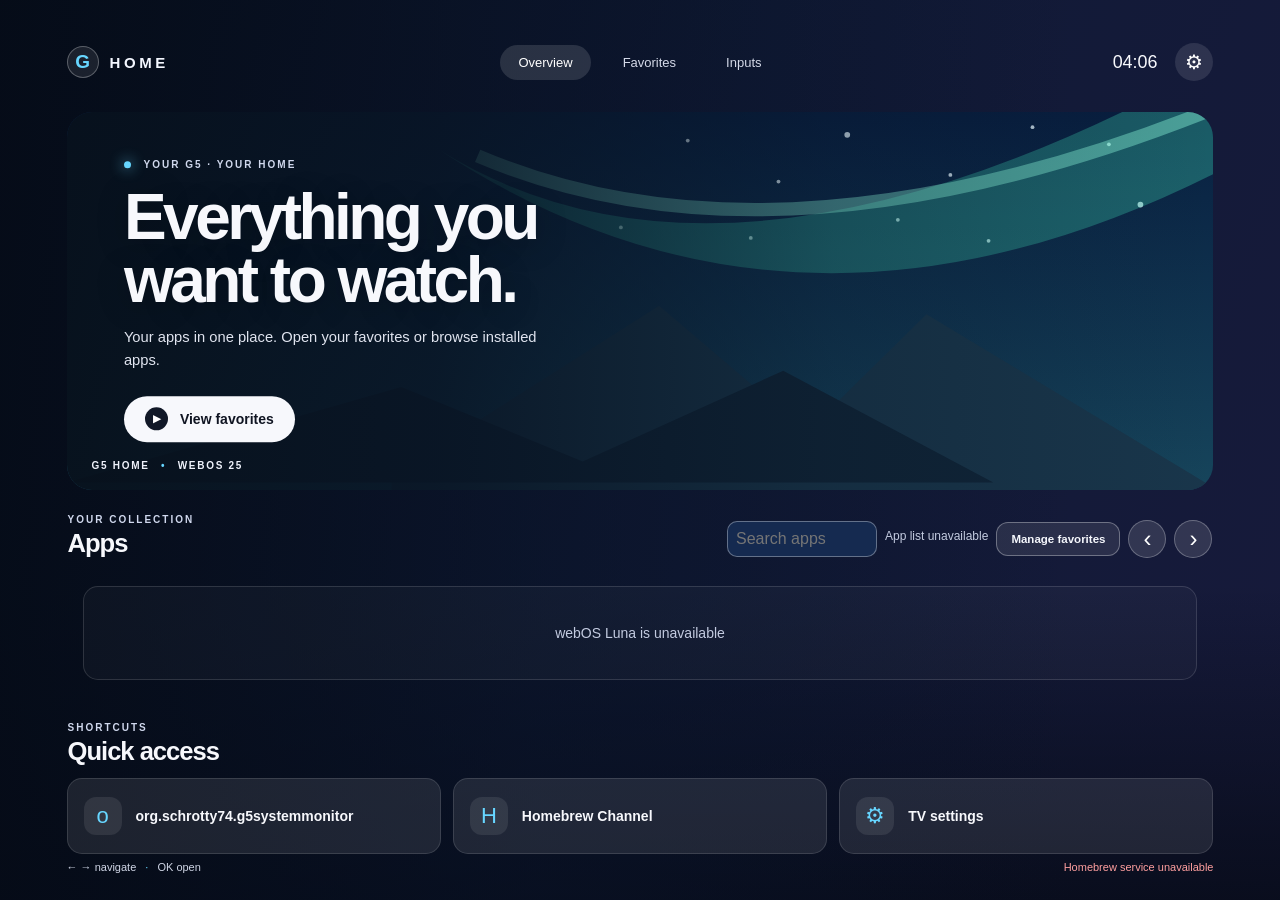
==== apps/g5-tv-launcher/app/index.html @ 26e79f48 "Update G5 TV Launcher to 0.2.32" ====
<!doctype html>
<html lang="en">
<head>
  <meta charset="utf-8">
  <meta name="viewport" content="width=device-width,initial-scale=1,viewport-fit=cover">
  <meta name="theme-color" content="#081324">
  <title>G5 Home</title>
  <link rel="stylesheet" href="style.css">
</head>
<body>
  <main id="scene" class="scene aurora">
    <div class="ambient ambient-a"></div><div class="ambient ambient-b"></div><div class="ambient ambient-c"></div>
    <header class="topbar">
      <div class="brand"><span class="brand-icon">G</span><span>HOME</span></div>
      <nav class="tabs" id="tabs" aria-label="Bereiche">
        <button class="tab active" data-target="home">Übersicht</button>
        <button class="tab" data-target="apps">Favoriten</button>
        <button class="tab" data-target="inputs">Eingänge</button>
      </nav>
      <div class="top-right"><div class="weather" id="weather" hidden><span id="weather-icon">☀</span><span id="weather-value">Wetter</span></div><time id="clock">--:--</time><button id="settings-open" class="settings-button" aria-label="Einstellungen">⚙</button></div>
    </header>

    <section class="feature" id="home" aria-label="Start">
      <div class="feature-content">
        <div class="kicker"><span class="live-dot"></span> DEIN G5 · DEIN HOME</div>
        <h1>Alles, was du<br>sehen willst.</h1>
        <p>Deine Apps an einem Ort. Öffne deine Favoriten oder stöbere durch die installierten Apps.</p>
        <button class="watch-button" id="browse-apps"><span class="play">▶</span> Favoriten ansehen</button>
      </div>
      <div class="feature-content feature-favorites">
        <div class="kicker"><span class="live-dot"></span> DEINE AUSWAHL</div>
        <h1>Favoriten</h1>
        <p>Deine ausgewählten Apps an einem Ort.</p>
      </div>
      <div class="feature-content feature-inputs">
        <div class="kicker"><span class="live-dot"></span> QUELLEN</div>
        <h1>Eingänge</h1>
        <p>Wähle einen HDMI-Eingang oder öffne Live TV.</p>
      </div>
      <div class="feature-art" aria-hidden="true"><div class="planet planet-large"></div><div class="planet planet-small"></div><div class="light-ribbon ribbon-one"></div><div class="light-ribbon ribbon-two"></div></div>
      <div class="feature-caption">G5 HOME <span>•</span> WEBOS 25</div>
    </section>

    <section class="apps-area" id="apps">
      <div class="section-title"><div><div class="subhead">DEINE SAMMLUNG</div><h2>Apps</h2></div><div class="app-tools"><input id="app-search" class="app-search" type="search" placeholder="Apps suchen" aria-label="Apps suchen"><div id="app-status" class="app-status">Apps werden geladen …</div><button id="favorites-manage-overview" class="manage-favorites-button">Favoriten verwalten</button><button id="apps-left" class="rail-button" aria-label="App-Leiste nach links">‹</button><button id="apps-right" class="rail-button" aria-label="App-Leiste nach rechts">›</button></div></div>
      <div class="app-strip" id="app-strip" tabindex="0" aria-label="Installierte Apps"><div class="empty-state">Verbinde mit dem Homebrew-Dienst …</div></div>
      <div class="favorites-heading"><div><div class="subhead">DEINE AUSWAHL</div><h2>Favoriten</h2></div><button id="favorites-manage" class="manage-favorites-button">＋ Apps hinzufügen oder entfernen</button></div>
      <div class="favorite-showcase" id="favorite-showcase" aria-label="Favoriten"></div>
    </section>

    <section class="library-area" id="library">
      <div class="section-title"><div><div class="subhead">SCHNELLZUGRIFF</div><h2>Schnellzugriff</h2></div></div>
      <div class="quick-row" id="quick-row">
        <button class="quick-card monitor" id="monitor-card"><span class="quick-symbol">◉</span><span><b>System Monitor</b><small>Live-Status deines G5</small></span><span class="chevron">›</span></button>
        <button class="quick-card hb" id="hb-card"><span class="quick-symbol">✳</span><span><b>Homebrew Channel</b><small>Apps und Kataloge</small></span><span class="chevron">›</span></button>
        <button class="quick-card settings-card" id="settings-card"><span class="quick-symbol">⚙</span><span><b>Einstellungen</b><small>TV-Systemeinstellungen</small></span><span class="chevron">›</span></button>
      </div>
    </section>

    <section class="inputs-area" id="inputs">
      <div class="section-title"><div><div class="subhead">QUELLEN</div><h2>Eingänge</h2></div><button id="input-label-open" class="manage-favorites-button">Eingänge benennen</button></div>
      <p class="input-note">Wähle einen HDMI-Eingang oder öffne Live TV.</p>
      <div class="input-row" id="input-row">
        <button class="input-card" data-input="1"><span class="input-symbol">↗</span><span><b data-input-label="1">HDMI 1</b><small>HDMI 1 · öffnen</small></span><span class="chevron">›</span></button>
        <button class="input-card" data-input="2"><span class="input-symbol">↗</span><span><b data-input-label="2">HDMI 2</b><small>HDMI 2 · öffnen</small></span><span class="chevron">›</span></button>
        <button class="input-card" data-input="3"><span class="input-symbol">↗</span><span><b data-input-label="3">HDMI 3</b><small>HDMI 3 · öffnen</small></span><span class="chevron">›</span></button>
        <button class="input-card" data-input="4"><span class="input-symbol">↗</span><span><b data-input-label="4">HDMI 4</b><small>HDMI 4 · öffnen</small></span><span class="chevron">›</span></button>
        <button class="input-card" id="live-tv-input"><span class="input-symbol">▣</span><span><b>Live TV</b><small>Fernsehprogramm öffnen</small></span><span class="chevron">›</span></button>
      </div>
    </section>

    <footer class="footer"><span>← → navigieren <i>·</i> OK öffnen</span><span id="message" role="status">Bereit</span></footer>

  </main>

  <div class="modal-backdrop" id="settings-modal" hidden>
    <section class="settings-panel" role="dialog" aria-modal="true" aria-labelledby="settings-title">
      <header class="modal-head"><div><div class="subhead">PERSONALISIEREN</div><h2 id="settings-title">Einstellungen</h2></div><button id="settings-close" class="close-button" aria-label="Schließen">×</button></header>
      <div class="setting-group"><h3>Sprache / Language</h3><label class="setting-row"><span><b>Sprache / Language</b></span><select id="language-select"><option value="en">English</option><option value="de">Deutsch</option></select></label></div><div class="setting-group"><h3>Darstellung</h3><label class="setting-row"><span><b>Hintergrund</b><small>Wähle eine Lichtszene für deinen Startbildschirm.</small></span><select id="background-select"><option value="aurora">Polarlicht</option><option value="ocean">Ozean</option><option value="sunset">Abendrot</option><option value="forest">Wald</option><option value="midnight">Mitternacht</option></select></label>
        <label class="setting-row toggle-row"><span><b>Uhrzeit anzeigen</b><small>Uhr rechts oben einblenden.</small></span><input id="clock-toggle" type="checkbox"></label>
        <label class="setting-row toggle-row"><span><b>Wetter anzeigen</b><small>Lokale Wetteranzeige rechts oben.</small></span><input id="weather-toggle" type="checkbox"></label>
      </div>
      <div class="setting-group"><h3>Animationen und Hintergrund</h3>
<label class="setting-row"><span><b>Animationen</b></span><select id="animation-mode"><option value="off">Aus</option><option value="subtle">Dezent</option></select></label>
<label class="setting-row"><span><b>Hintergrundwechsel</b></span><select id="background-mode"><option value="fixed">Fest</option><option value="random">Bei jedem Öffnen</option><option value="daytime">Nach Tageszeit</option></select></label></div>
<div class="setting-group"><h3>Dock anpassen</h3>
<label class="setting-row"><span><b>Abstand</b></span><select id="dock-gap"><option value="small">Klein</option><option value="medium">Mittel</option><option value="large">Groß</option></select></label>
<label class="setting-row"><span><b>Transparenz</b></span><select id="dock-opacity"><option value="normal">Normal</option><option value="clear">Stärker</option><option value="solid">Weniger</option></select></label>
<label class="setting-row"><span><b>Position</b></span><select id="dock-position"><option value="center">Mitte</option><option value="lower">Weiter unten</option></select></label></div>
<div class="setting-group"><h3>Schnellzugriff anpassen</h3><p class="setting-note">Wähle bis zu drei Apps oder Eingänge für die Übersicht.</p><div id="quick-selects"></div></div>
<div class="setting-group"><h3>Updates</h3><button id="update-check" class="save-button">Nach Updates suchen</button><small id="update-status" class="setting-note" role="status"></small></div>
<div class="setting-group"><h3>Wetterstandort</h3><label class="city-row"><input id="city-input" type="text" placeholder="Stadt, z. B. Wien" autocomplete="off"><button id="city-save" class="save-button">Speichern</button></label><small class="setting-note">Wetterdaten werden über Open-Meteo geladen. Standort wird nur für die Wetterabfrage verwendet.</small></div>
      <div class="setting-group"><h3>Favoritenanzeige</h3><label class="setting-row toggle-row"><span><b>App-Namen anzeigen</b></span><input id="show-labels" type="checkbox"></label><label class="setting-row"><span><b>Symbolgröße ohne Text</b><small>Gilt für die Favoritenleiste ohne App-Namen.</small></span><select id="icon-size"><option value="small">Bisherige Größe</option><option value="medium">Größer</option><option value="large">Ganz groß</option></select></label></div><div class="setting-group"><h3>Startseite</h3><label class="setting-row"><span><b>Beim Öffnen anzeigen</b><small>Gilt auch beim erneuten Öffnen über die Home-Taste.</small></span><select id="start-view"><option value="home">Übersicht</option><option value="apps">Favoriten</option><option value="inputs">Eingänge</option></select></label></div><div class="setting-group"><h3>Home-Taste</h3><p class="setting-note">Optional über deinen bereits aktiven Magic Mapper 1.1.2. Die bisherige Home-Belegung wird gesichert; andere Tasten bleiben unverändert. Vor dem Entfernen dieses Launchers die frühere Belegung wiederherstellen. Glasshouse oder andere Home-Zuordnungen können sich gegenseitig beeinflussen.</p><div class="home-key-actions"><button id="home-key-enable" class="save-button">Diesen Launcher verwenden</button> <button id="home-key-restore" class="save-button">Vorherige Belegung wiederherstellen</button></div><small id="home-key-status" class="setting-note" role="status">Status noch nicht geprüft.</small></div><div class="setting-group"><h3>Backup und Wiederherstellen</h3><button id="backup-export" class="save-button">Backup auf TV speichern</button> <button id="backup-import" class="save-button">Backup wiederherstellen</button><small class="setting-note">Speicherort: /media/developer/g5-tv-launcher/backup.json · Eine neue Sicherung ersetzt die vorherige. Über SFTP kannst du die Datei zusätzlich auf dein Handy oder deinen Mac kopieren.</small><small class="setting-note" id="backup-status" role="status">Bereit.</small></div><div class="setting-group"><h3>Favoriten</h3><p class="setting-note">Favoriten kannst du über „Favoriten verwalten“ in der Übersicht oder „Apps hinzufügen oder entfernen“ im Reiter Favoriten ändern.</p></div>
      <div class="modal-footer"><span id="settings-message">Änderungen werden auf diesem Fernseher gespeichert.</span><button id="done-button" class="save-button">Fertig</button></div>
    </section>
  </div>
  <div class="modal-backdrop" id="favorites-modal" hidden>
    <section class="settings-panel favorites-panel" role="dialog" aria-modal="true" aria-labelledby="favorites-title">
      <header class="modal-head"><div><div class="subhead">FAVORITEN VERWALTEN</div><h2 id="favorites-title">Apps auswählen</h2></div><button id="favorites-close" class="close-button" aria-label="Schließen">×</button></header>
      <p class="setting-note">Apps zu deinen Favoriten hinzufügen oder daraus entfernen. Die Auswahl wird auf diesem Fernseher gespeichert.</p>
      <div id="favorite-list" class="favorite-list"><div class="empty-state">Installierte Apps werden geladen …</div></div>
      <div class="modal-footer"><span id="favorites-message">Tippe eine App an, um sie umzuschalten.</span><button id="favorites-done" class="save-button">Fertig</button></div>
    </section>
  </div>
  <div class="modal-backdrop" id="input-label-modal" hidden>
    <section class="settings-panel input-label-panel" role="dialog" aria-modal="true" aria-labelledby="input-label-title">
      <header class="modal-head"><div><div class="subhead">EINGÄNGE ANPASSEN</div><h2 id="input-label-title">Eigene Bezeichnungen</h2></div><button id="input-label-close" class="close-button" aria-label="Schließen">×</button></header>
      <div class="input-label-list">
        <label class="input-label-row"><span>HDMI 1</span><input id="input-label-1" type="text" maxlength="32" autocomplete="off"></label>
        <label class="input-label-row"><span>HDMI 2</span><input id="input-label-2" type="text" maxlength="32" autocomplete="off"></label>
        <label class="input-label-row"><span>HDMI 3</span><input id="input-label-3" type="text" maxlength="32" autocomplete="off"></label>
        <label class="input-label-row"><span>HDMI 4</span><input id="input-label-4" type="text" maxlength="32" autocomplete="off"></label>
      </div>
      <div class="modal-footer"><span>Leer lassen: TV-Name verwenden. Eigene Namen gelten nur im Launcher.</span><button id="input-label-save" class="save-button">Speichern</button></div>
    </section>
  </div>
  <script src="i18n.js"></script>
  <script src="script.js"></script>
</body>
</html>
---- apps/g5-tv-launcher/app/style.css ----
*{box-sizing:border-box}html,body{margin:0;width:100%;min-height:100%;background:#060915;color:#f7f8fc;font-family:Arial,Helvetica,sans-serif}body{overflow:hidden}button,input,select{font:inherit;color:inherit}button{border:0;cursor:pointer}.scene{--accent:#67d6ff;--glow:#617aff;position:relative;width:100vw;height:100vh;min-height:620px;overflow:hidden;padding:3.4vh 5.2vw 14vh;background:#091324;isolation:isolate;transition:none}.scene:before{content:"";position:absolute;inset:0;z-index:-3;background:linear-gradient(110deg,#07111f 0%,#101a36 48%,#171a3b 100%)}.scene:after{content:"";position:absolute;inset:0;z-index:-2;background:linear-gradient(90deg,#050b17d9 0%,#08112499 42%,transparent 84%),linear-gradient(0deg,#060a16cc,transparent 35%)}.scene.ocean{--accent:#68deff;--glow:#177da3}.scene.ocean:before{background:linear-gradient(120deg,#031523,#0e3854 48%,#112e5b)}.scene.sunset{--accent:#ffc58a;--glow:#e25a7c}.scene.sunset:before{background:linear-gradient(120deg,#251126,#7b294e 46%,#d0714f)}.scene.forest{--accent:#9bf0bd;--glow:#348a70}.scene.forest:before{background:linear-gradient(120deg,#071c20,#15564a 45%,#284b57)}.scene.midnight{--accent:#b5c2ff;--glow:#5662c9}.scene.midnight:before{background:linear-gradient(120deg,#050711,#101531 50%,#151638)}.ambient{display:none}.ambient-a{width:45vw;height:45vw;background:var(--glow);right:8%;top:6%}.ambient-b{width:35vw;height:27vw;background:#52c8ee;left:25%;bottom:-26%;opacity:.12}.ambient-c{width:18vw;height:18vw;background:#ec87d3;right:0;bottom:8%;opacity:.12}
.topbar{height:7vh;min-height:52px;display:grid;grid-template-columns:1fr auto 1fr;align-items:center;position:relative;z-index:4}.brand{display:flex;align-items:center;gap:11px;font-size:15px;letter-spacing:.24em;font-weight:700;color:#f4f7ff}.brand-icon{width:32px;height:32px;border:1px solid #ffffff47;border-radius:50%;display:grid;place-items:center;background:#ffffff16;color:var(--accent);font-size:19px;letter-spacing:0}.tabs{display:flex;align-items:center;justify-content:center;gap:7px;max-width:42vw;overflow-x:auto;scrollbar-width:none;white-space:nowrap}.tabs::-webkit-scrollbar,.app-strip::-webkit-scrollbar,.dock-items::-webkit-scrollbar{display:none}.tab{padding:10px 18px;border-radius:24px;background:transparent;color:#d4d9e8;font-size:clamp(13px,1vw,17px);transition:.18s}.tab.active{background:#ffffff20;color:#fff}.tab:focus,.tab:hover{outline:2px solid #ffffffa8;outline-offset:2px;background:#ffffff22}.top-right{justify-self:end;display:flex;align-items:center;gap:18px;min-width:180px;justify-content:flex-end}.top-right time{font-size:clamp(16px,1.4vw,23px);font-weight:500;font-variant-numeric:tabular-nums}.weather{display:flex;align-items:center;gap:7px;color:#f3f4f8;font-size:clamp(12px,1vw,16px)}.weather[hidden]{display:none}.weather span:first-child{color:var(--accent);font-size:21px}.settings-button,.close-button{width:38px;height:38px;border-radius:50%;background:#ffffff1c;color:#fff;font-size:20px}.settings-button:focus,.close-button:focus{outline:2px solid white;outline-offset:2px}
.feature{position:relative;height:42vh;min-height:280px;max-height:410px;margin-top:2vh;border-radius:25px;overflow:hidden}.feature-content{position:absolute;z-index:2;left:5%;top:50%;transform:translateY(-50%);width:44%;max-width:640px}.kicker,.subhead{font-size:clamp(10px,.72vw,13px);font-weight:700;letter-spacing:.2em;color:#d0d8ed}.live-dot{display:inline-block;width:7px;height:7px;border-radius:50%;margin-right:8px;background:var(--accent);box-shadow:0 0 14px var(--accent)}.feature h1{font-size:clamp(42px,5vw,76px);letter-spacing:-.055em;line-height:.99;margin:16px 0 14px;text-shadow:0 4px 30px #0004}.feature p{max-width:440px;color:#e0e4ef;font-size:clamp(14px,1.15vw,18px);line-height:1.55;margin:0}.watch-button{display:flex;align-items:center;gap:12px;margin-top:24px;height:46px;padding:0 21px;border-radius:24px;background:#f7f8fc;color:#101522;font-weight:700;font-size:14px}.play{display:grid;place-items:center;width:23px;height:23px;border-radius:50%;background:#111827;color:white;font-size:10px;padding-left:2px}.watch-button:focus,.watch-button:hover{outline:3px solid white;outline-offset:3px;transform:scale(1.025)}.feature-art{position:absolute;inset:0;overflow:hidden;background:radial-gradient(ellipse at 76% 45%,#b2d8ff20,transparent 39%),linear-gradient(112deg,transparent 36%,#ffffff08 74%,#d49fff18 100%)}.planet{position:absolute;border-radius:50%}.planet-large{width:min(33vw,440px);aspect-ratio:1;right:14%;top:4%;background:radial-gradient(circle at 30% 27%,#f2f4ff,#9bbcff 18%,#657bd8 46%,#32325f 72%,#151a38 100%);box-shadow:inset -18px -25px 40px #0a0e24}.planet-small{width:min(17vw,220px);aspect-ratio:1;right:4%;bottom:-5%;background:radial-gradient(circle at 32% 25%,#ffe2fa,#e984cf 21%,#9554bb 62%,#4a3e89 100%);opacity:.8}.light-ribbon{position:absolute;right:5%;width:50%;height:2px;transform:rotate(-30deg);background:linear-gradient(90deg,transparent,#c9efff99,transparent);filter:none}.ribbon-one{top:27%}.ribbon-two{top:68%;right:-4%;opacity:.6}.feature-caption{position:absolute;left:25px;bottom:19px;font-size:10px;font-weight:700;letter-spacing:.17em;color:#eff2fb}.feature-caption span{padding:0 7px;color:var(--accent)}
.apps-area,.library-area{position:relative;z-index:2;margin-top:2.7vh}.section-title{display:flex;align-items:end;justify-content:space-between;margin:0 1px 12px}.section-title h2{font-size:clamp(23px,2vw,31px);letter-spacing:-.04em;margin:4px 0 0}.app-status{font-size:12px;color:#c3cbe0;padding-bottom:5px}.app-strip{display:flex;align-items:stretch;gap:14px;overflow-x:auto;overflow-y:hidden;padding:5px 4px 12px;scrollbar-width:none;overscroll-behavior-x:contain;min-height:104px;scroll-behavior:auto}.app-card{position:relative;display:flex;align-items:end;flex:0 0 clamp(155px,13.6vw,210px);height:94px;border-radius:16px;overflow:hidden;padding:13px 15px;background:linear-gradient(135deg,var(--c1),var(--c2));text-align:left;box-shadow:0 3px 10px #0003;transition:none}.app-card:before{content:"";position:absolute;inset:0;background:radial-gradient(circle at 78% 20%,#ffffff45,transparent 48%),linear-gradient(135deg,#ffffff20,transparent 70%)}.app-glyph{position:absolute;top:13px;left:14px;width:30px;height:30px;border-radius:10px;display:grid;place-items:center;background:#ffffff2e;font-weight:700;font-size:15px}.app-title{position:relative;z-index:1;width:100%;font-size:14px;font-weight:700;white-space:nowrap;text-overflow:ellipsis;overflow:hidden}.app-card:focus,.quick-card:focus,.tab:focus,.dock-app:focus{outline:3px solid #fff;outline-offset:3px;z-index:3;transform:translateY(-3px) scale(1.025)}.empty-state{display:grid;place-items:center;width:100%;min-height:80px;border:1px solid #ffffff22;border-radius:15px;color:#c3cbe0;background:#ffffff08;font-size:14px}
.quick-row{display:grid;grid-template-columns:repeat(3,1fr);gap:12px}.quick-card{display:flex;align-items:center;gap:14px;min-height:76px;padding:12px 16px;text-align:left;border:1px solid #ffffff20;border-radius:15px;background:#ffffff18;transition:none}.quick-card:hover{background:#ffffff18}.quick-symbol{width:38px;height:38px;display:grid;place-items:center;flex:none;border-radius:12px;background:#ffffff16;color:var(--accent);font-size:22px}.quick-card b,.quick-card small{display:block}.quick-card b{font-size:14px}.quick-card small{margin-top:5px;color:#c0c7d8;font-size:11px}.chevron{margin-left:auto;color:#c7d0e4;font-size:25px}.footer{position:absolute;left:5.2vw;right:5.2vw;bottom:8.4vh;display:flex;justify-content:space-between;color:#d0d6e6;font-size:11px;pointer-events:none}.footer i{font-style:normal;padding:0 6px;color:var(--accent)}#message{color:#d4dbee}
.dock-wrap{position:absolute;z-index:5;left:50%;bottom:2.4vh;transform:translateX(-50%);width:min(76vw,1000px)}.dock{height:70px;display:flex;align-items:center;gap:13px;padding:8px 12px;border:1px solid #ffffff45;border-radius:22px;background:linear-gradient(130deg,#34405add,#1b2338e8 45%,#2b3650dc);box-shadow:0 4px 12px #0005,inset 0 1px 1px #ffffff5c}.dock-label{padding:0 5px;color:#e2e6f0;font-size:9px;letter-spacing:.13em;font-weight:700}.dock-items{display:flex;align-items:center;gap:9px;min-width:0;flex:1;overflow-x:auto;scrollbar-width:none;scroll-behavior:auto}.dock-hint{color:#e1e5f0;font-size:12px}.dock-app{height:48px;min-width:48px;max-width:160px;display:flex;align-items:center;gap:9px;padding:0 11px;border-radius:14px;background:#ffffff24;transition:.17s}.dock-app .dock-glyph{display:grid;place-items:center;width:30px;height:30px;border-radius:9px;background:linear-gradient(135deg,var(--c1),var(--c2));font-size:14px;font-weight:700}.dock-app .dock-title{max-width:95px;overflow:hidden;text-overflow:ellipsis;white-space:nowrap;font-size:12px;font-weight:700}.dock-settings{width:43px;height:43px;flex:none;border-radius:14px;background:#ffffff25;font-size:23px;color:#fff}.dock-settings:focus{outline:2px solid white;outline-offset:2px}
.modal-backdrop{position:fixed;inset:0;z-index:20;display:grid;place-items:center;padding:4vh 3vw;background:#02040bd9}.modal-backdrop[hidden]{display:none}.settings-panel{width:min(740px,92vw);max-height:90vh;overflow:auto;padding:28px 32px 22px;border:1px solid #ffffff35;border-radius:23px;background:linear-gradient(140deg,#192239f5,#11182cf5);box-shadow:0 25px 90px #0009}.modal-head{display:flex;align-items:center;justify-content:space-between;margin-bottom:20px}.modal-head h2{font-size:29px;letter-spacing:-.04em;margin:5px 0 0}.close-button{font-size:26px}.setting-group{padding:14px 0 17px;border-top:1px solid #ffffff21}.setting-group h3{margin:0 0 11px;font-size:15px}.setting-row{display:flex;align-items:center;justify-content:space-between;gap:20px;min-height:57px}.setting-row b{display:block;font-size:13px}.setting-row small,.setting-note{display:block;margin-top:5px;color:#b7c0d4;font-size:11px;line-height:1.45}.setting-row select,.city-row input{min-width:180px;padding:10px 12px;border:1px solid #ffffff38;border-radius:10px;background:#111a2d;color:white}.toggle-row input{appearance:none;width:42px;height:24px;flex:none;border-radius:20px;background:#565e70;position:relative;cursor:pointer}.toggle-row input:checked{background:#57b99a}.toggle-row input:before{content:"";position:absolute;top:3px;left:3px;width:18px;height:18px;border-radius:50%;background:white;transition:left .16s}.toggle-row input:checked:before{left:21px}.city-row{display:flex;gap:8px}.city-row input{flex:1}.save-button{padding:10px 16px;border-radius:10px;background:#eaf1ff;color:#10172a;font-size:13px;font-weight:700}.save-button:focus,.setting-row select:focus,.city-row input:focus,.toggle-row input:focus{outline:2px solid #fff;outline-offset:2px}.modal-footer{display:flex;justify-content:space-between;align-items:center;gap:12px;color:#b9c3d8;font-size:11px}.error{color:#ff9f9f!important}
@media(max-width:900px){.scene{padding-left:4vw;padding-right:4vw}.topbar{grid-template-columns:auto 1fr auto}.tabs{max-width:50vw}.tab{padding:9px 11px}.feature-content{width:55%;left:5%}.planet-large{right:3%;width:40vw}.planet-small{right:-5%}.quick-row{grid-template-columns:1fr 1fr}.quick-card:last-child{display:none}.dock-wrap{width:90vw}.footer{left:4vw;right:4vw}}@media(max-height:720px){.scene{min-height:0;padding-bottom:15vh}.feature{height:38vh;min-height:240px;margin-top:1vh}.apps-area,.library-area{margin-top:1.5vh}.app-card{height:78px;flex-basis:clamp(145px,13vw,190px)}.app-strip{min-height:88px}.quick-card{min-height:64px}.footer{bottom:8.3vh}.dock{height:62px}.dock-app{height:42px;min-width:42px}.dock-glyph{width:27px!important;height:27px!important}}

/* Views replace page scrolling; rails render in small batches for webOS performance. */
.scene.view-apps .feature,.scene.view-apps .library-area,.scene.view-library .feature,.scene.view-library .apps-area{display:none}
.scene.view-apps .apps-area{position:absolute;top:17vh;bottom:13vh;left:5.2vw;right:5.2vw;margin:0;display:flex;flex-direction:column;align-items:center;justify-content:center}
.scene.view-apps .apps-area .section-title,.scene.view-apps .apps-area .app-strip{display:none}
.favorite-showcase{display:none}
.scene.view-apps .favorite-showcase{display:flex;align-items:center;justify-content:center;align-content:center;flex-wrap:wrap;gap:clamp(14px,1.5vw,26px);width:100%;max-height:100%;overflow-y:auto;padding:10px 12px;scrollbar-width:thin;scrollbar-color:#ffffff55 transparent}
.showcase-app{flex:0 0 clamp(175px,16vw,250px);height:clamp(130px,17vh,190px);align-items:flex-end;padding:20px 18px;border-radius:22px}
.showcase-app .app-glyph{top:18px;left:18px;width:52px;height:52px;border-radius:16px;font-size:24px}
.showcase-app .app-title{font-size:clamp(16px,1.25vw,21px)}
.showcase-empty{max-width:520px;min-height:100px;padding:20px;text-align:center}
.more-apps{flex:0 0 170px;height:94px;border:1px solid #ffffff55;border-radius:16px;background:#ffffff17;color:#f4f6fb;font-size:14px;font-weight:700}
.more-apps:focus,.more-apps:hover{outline:3px solid #fff;outline-offset:3px}
.app-card:focus,.quick-card:focus,.tab:focus,.dock-app:focus{transform:none}
.app-tools{display:flex;align-items:center;gap:8px}.rail-button{width:38px;height:38px;border:1px solid #ffffff45;border-radius:50%;background:#ffffff20;color:#fff;font-size:24px;line-height:1}.rail-button:focus,.rail-button:hover{outline:2px solid #fff;outline-offset:2px;background:#ffffff38}
.scene.view-inputs .feature,.scene.view-inputs .apps-area,.scene.view-inputs .library-area{display:none}.scene.view-inputs .inputs-area{display:block;margin-top:15vh}.inputs-area{display:none;position:relative;z-index:2}.input-note{color:#c3cbe0;font-size:14px;margin:4px 0 18px}.input-row{display:grid;grid-template-columns:repeat(2,minmax(220px,1fr));gap:14px;max-width:780px}.input-card{display:flex;align-items:center;gap:14px;min-height:86px;padding:15px 18px;border:1px solid #ffffff28;border-radius:16px;background:linear-gradient(130deg,#ffffff20,#ffffff0c);text-align:left}.input-card b,.input-card small{display:block}.input-card b{font-size:17px}.input-card small{margin-top:5px;color:#c3cbe0;font-size:12px}.input-symbol{width:42px;height:42px;display:grid;place-items:center;border-radius:13px;background:#ffffff17;color:var(--accent);font-size:23px}.input-card .chevron{margin-left:auto}.input-card:focus,.favorite-toggle:focus{outline:3px solid #fff;outline-offset:3px}.favorites-panel{display:flex;flex-direction:column}.favorite-list{max-height:52vh;min-height:100px;overflow:auto;margin:12px 0 18px;border-top:1px solid #ffffff21;border-bottom:1px solid #ffffff21;scrollbar-width:thin;scrollbar-color:#ffffff60 transparent}.favorite-row{display:flex;align-items:center;justify-content:space-between;gap:16px;min-height:58px;padding:8px 3px;border-bottom:1px solid #ffffff16}.favorite-row:last-child{border-bottom:0}.favorite-name{min-width:0;overflow:hidden;text-overflow:ellipsis;white-space:nowrap;font-size:14px}.favorite-toggle{min-width:115px;padding:9px 13px;border:1px solid #ffffff45;border-radius:10px;background:#ffffff18;font-size:12px;font-weight:700}.favorite-toggle[aria-pressed="true"]{border-color:#70d8b4;background:#287d6966}.favorites-panel .modal-footer{position:sticky;bottom:0;padding-top:12px;background:#131b30}

.footer{bottom:3vh}
.manage-favorites-button{padding:10px 14px;border:1px solid #ffffff52;border-radius:12px;background:#ffffff18;color:#f5f7fc;font-size:clamp(11px,.9vw,14px);font-weight:700;white-space:nowrap}
.manage-favorites-button:focus,.manage-favorites-button:hover{outline:2px solid #fff;outline-offset:2px;background:#ffffff2b}
.favorites-heading{display:none}
.scene.view-apps .apps-area{top:17vh;bottom:9vh}
.scene.view-apps .favorites-heading{display:flex;align-items:center;justify-content:space-between;gap:20px;width:min(88vw,1220px);margin-bottom:18px}
.favorites-heading h2{margin:4px 0 0;font-size:clamp(24px,2vw,34px);letter-spacing:-.04em}
.scene.view-apps .favorite-showcase{width:min(88vw,1220px);min-height:86px;max-height:68vh;display:flex;align-items:center;justify-content:center;gap:10px;flex-wrap:nowrap;overflow-x:auto;overflow-y:hidden;padding:10px 14px;border:1px solid #ffffff52;border-radius:24px;background:linear-gradient(130deg,#34405add,#1b2338e8 45%,#2b3650dc);box-shadow:0 7px 24px #0006,inset 0 1px 1px #ffffff55;backdrop-filter:blur(18px);scrollbar-width:none;overscroll-behavior-x:contain}
.scene.view-apps .favorite-showcase.has-overflow{justify-content:flex-start}
.showcase-app{flex:0 0 clamp(150px,13vw,205px);height:62px;min-width:0;display:flex;align-items:center;gap:10px;padding:8px 11px;border-radius:15px;background:#ffffff1a;box-shadow:none}
.showcase-app:before{background:linear-gradient(135deg,#ffffff14,transparent 80%)}
.showcase-app .app-glyph{position:relative;top:auto;left:auto;width:40px;height:40px;flex:none;border-radius:12px;font-size:18px}
.showcase-app .app-title{font-size:clamp(12px,.95vw,15px);text-align:left}
.showcase-empty{flex:0 0 min(100%,520px);min-height:58px;padding:10px 14px;text-align:center}
@media(max-width:900px){.manage-favorites-button{padding:8px 10px}.scene.view-apps .favorite-showcase,.scene.view-apps .favorites-heading{width:92vw}.showcase-app{flex-basis:160px}}
.input-label-list{display:grid;gap:11px;margin:12px 0 20px}.input-label-row{display:grid;grid-template-columns:110px 1fr;align-items:center;gap:14px;color:#dfe5f3;font-size:14px}.input-label-row input{min-width:0;padding:11px 13px;border:1px solid #ffffff38;border-radius:10px;background:#111a2d;color:#fff}.input-label-row input:focus{outline:2px solid #fff;outline-offset:2px}
.input-row{grid-template-columns:repeat(4,minmax(0,1fr));width:min(88vw,1200px);max-width:1200px;margin:0 auto}.input-card{min-width:0}
@media(max-width:800px){.input-row{grid-template-columns:repeat(2,minmax(0,1fr))}}
.app-icon{position:absolute;top:13px;left:14px;width:30px;height:30px;object-fit:contain;border-radius:8px;z-index:1}.showcase-app .app-icon{position:relative;top:auto;left:auto;flex:none;width:40px;height:40px}.showcase-app.icon-only{flex-basis:62px;justify-content:center}.app-title[hidden]{display:none}.favorite-move{min-width:38px;padding:8px}.favorite-row{gap:8px}#backup-import{max-width:170px;font-size:11px}
.favorite-row{display:grid;grid-template-columns:minmax(0,1fr) 42px 42px 115px;gap:8px;align-items:center}.favorite-name{min-width:0}.favorite-move{width:42px;min-width:42px}.favorite-move-spacer{grid-column:span 2}.favorite-toggle{white-space:nowrap}.favorite-list{overflow-y:auto;overscroll-behavior:contain}.favorite-toggle:focus{outline:2px solid white;outline-offset:-2px}
.favorite-group-heading{padding:14px 4px 9px;color:#d7e8ff;font-size:13px;font-weight:700;letter-spacing:.04em;border-bottom:1px solid #ffffff45}.favorite-group-empty{margin:0;padding:12px 4px;color:#c3cbe0;font-size:13px}.scene.view-apps .apps-area{left:2vw;right:2vw}.scene.view-apps .favorite-showcase,.scene.view-apps .favorites-heading{width:min(94vw,1500px)}
/* Favoriten mit Namen: Beschriftung unter dem App-Symbol. */
.showcase-app:not(.icon-only){flex:0 0 120px;height:96px;display:flex;flex-direction:column;align-items:center;justify-content:center;gap:7px;padding:8px 6px}
.showcase-app:not(.icon-only) .app-glyph,.showcase-app:not(.icon-only) .app-icon{flex:none;width:40px;height:40px}
.showcase-app:not(.icon-only) .app-title{text-align:center;width:100%;font-size:12px;line-height:16px;white-space:nowrap;overflow:hidden;text-overflow:ellipsis}
.scene.view-apps .favorite-showcase.icons-only.size-medium{gap:16px}.scene.view-apps .favorite-showcase.icons-only.size-large{gap:22px}
.size-medium .showcase-app.icon-only{flex-basis:80px;height:80px}.size-medium .showcase-app.icon-only .app-icon,.size-medium .showcase-app.icon-only .app-glyph{width:54px;height:54px;font-size:24px}
.size-large .showcase-app.icon-only{flex-basis:102px;height:102px}.size-large .showcase-app.icon-only .app-icon,.size-large .showcase-app.icon-only .app-glyph{width:72px;height:72px;font-size:30px}
/* Landschaften passend zur gewählten Hintergrundszene. */
.feature-art{background-position:center;background-size:cover;background-repeat:no-repeat}
.feature-art:after{content:"";position:absolute;inset:0;background:linear-gradient(90deg,#07101bf2 0%,#081322d9 32%,#08132240 67%,transparent 100%)}
.feature-art .planet,.feature-art .light-ribbon{display:none}
.scene.aurora .feature-art{background-image:url('scenes/aurora.svg')}
.scene.ocean .feature-art{background-image:url('scenes/ocean.svg')}
.scene.sunset .feature-art{background-image:url('scenes/sunset.svg')}
.scene.forest .feature-art{background-image:url('scenes/forest.svg')}
.scene.midnight .feature-art{background-image:url('scenes/midnight.svg')}
.live-tv-row{display:flex;justify-content:center;margin:14px auto 0;width:min(88vw,1200px)}.live-tv-row .input-card{width:min(100%,290px)}
/* Raum für Fokus- und Hover-Rahmen innerhalb der scrollbaren Navigation. */
.tabs{padding:8px;gap:14px;justify-content:flex-start;scroll-padding:8px}.tab{flex:0 0 auto}
/* Alle Eingänge gemeinsam in einer zentrierten Reihe. */
.input-row{grid-template-columns:repeat(5,minmax(0,1fr));width:100%;max-width:1500px;gap:clamp(6px,0.8vw,14px);margin:7vh auto 0}
.input-card{min-width:0;padding:12px;gap:10px}.input-card>span:nth-child(2){min-width:0;overflow:hidden}.input-card b,.input-card small{white-space:nowrap;overflow:hidden;text-overflow:ellipsis}.input-card .chevron{flex:none}
/* Gleicher Bildbereich und Bildausschnitt wie in der Übersicht. */
.scene.view-apps .feature,.scene.view-inputs .feature{display:block}
.scene.view-apps .feature-content,.scene.view-apps .feature-caption,.scene.view-inputs .feature-content,.scene.view-inputs .feature-caption{display:none}
.scene.view-apps .apps-area{position:relative;top:auto;bottom:auto;left:auto;right:auto;margin:3vh auto 0;display:flex;flex-direction:column;align-items:center;justify-content:center}
.scene.view-inputs .inputs-area{margin-top:3vh}
.scene.view-inputs .input-row{margin-top:3vh}
/* Seitenüberschriften stehen im gemeinsamen Landschaftsbild. */
.feature-favorites,.feature-inputs{display:none}
.scene.view-apps .feature-favorites,.scene.view-inputs .feature-inputs{display:block}
.scene.view-apps .favorites-heading{justify-content:flex-end}
.scene.view-apps .favorites-heading>div,.scene.view-inputs .inputs-area>.section-title>div,.scene.view-inputs .input-note{display:none}
.scene.view-inputs .inputs-area>.section-title{justify-content:flex-end}

.app-search{width:150px;padding:8px;border:1px solid #ffffff55;border-radius:10px;background:#152a50;color:white}.quick-select{display:block;width:100%;margin:8px 0;padding:10px;border:1px solid #ffffff55;border-radius:10px;background:#111a2d;color:white}.motion-subtle .app-card{transition:transform .16s ease}.motion-subtle .app-card:focus,.motion-subtle .app-card:hover{transform:scale(1.04)}@keyframes g5appear{from{opacity:.65}to{opacity:1}}.scene.view-apps .favorite-showcase.gap-medium{gap:18px}.scene.view-apps .favorite-showcase.gap-large{gap:26px}.scene.view-apps .favorite-showcase.opacity-clear{background:rgba(40,65,100,.42)}.scene.view-apps .favorite-showcase.opacity-solid{background:rgba(30,48,78,.96)}.scene.view-apps.dock-lower .apps-area{transform:translateY(7vh)}

/* Leave room for the focus ring and the focused card's scale in horizontal rails. */
.app-strip{padding:16px 16px 18px;scroll-padding:16px;min-height:128px}
.scene.view-apps .favorite-showcase{padding:18px 22px;scroll-padding:22px}
.motion-subtle.view-transition .feature,.motion-subtle.view-transition .apps-area,.motion-subtle.view-transition .inputs-area,.motion-subtle.view-transition .library-area{animation:g5-page-in .42s ease-out both}
@keyframes g5-page-in{from{opacity:.3;transform:translateY(12px)}to{opacity:1;transform:translateY(0)}}
.motion-subtle.view-apps.view-transition.dock-lower .apps-area{animation-name:g5-dock-lower-in}
@keyframes g5-dock-lower-in{from{opacity:.3;transform:translateY(calc(7vh + 12px))}to{opacity:1;transform:translateY(7vh)}}
.motion-subtle .showcase-app:focus,.motion-subtle .showcase-app:hover{transform:scale(1.12);z-index:4}
.motion-subtle .app-card:active{transform:scale(.97)}

/* Dock magnification follows Magic Remote pointer and keyboard focus. */
.scene.view-apps .favorite-showcase{padding:24px 28px;overflow-y:hidden}
.scene.view-apps .favorite-showcase .showcase-app{transition:transform .2s ease-out;transform-origin:center center}
.scene.motion-subtle.view-apps .favorite-showcase .showcase-app:hover,.scene.motion-subtle.view-apps .favorite-showcase .showcase-app:focus{transform:scale(1.25);z-index:5}

/* The selected dock spacing takes precedence for every icon size and label mode. */
.scene.view-apps .favorite-showcase.gap-small,.scene.view-apps .favorite-showcase.icons-only.gap-small{gap:10px}
.scene.view-apps .favorite-showcase.gap-medium,.scene.view-apps .favorite-showcase.icons-only.gap-medium{gap:20px}
.scene.view-apps .favorite-showcase.gap-large,.scene.view-apps .favorite-showcase.icons-only.gap-large{gap:32px}
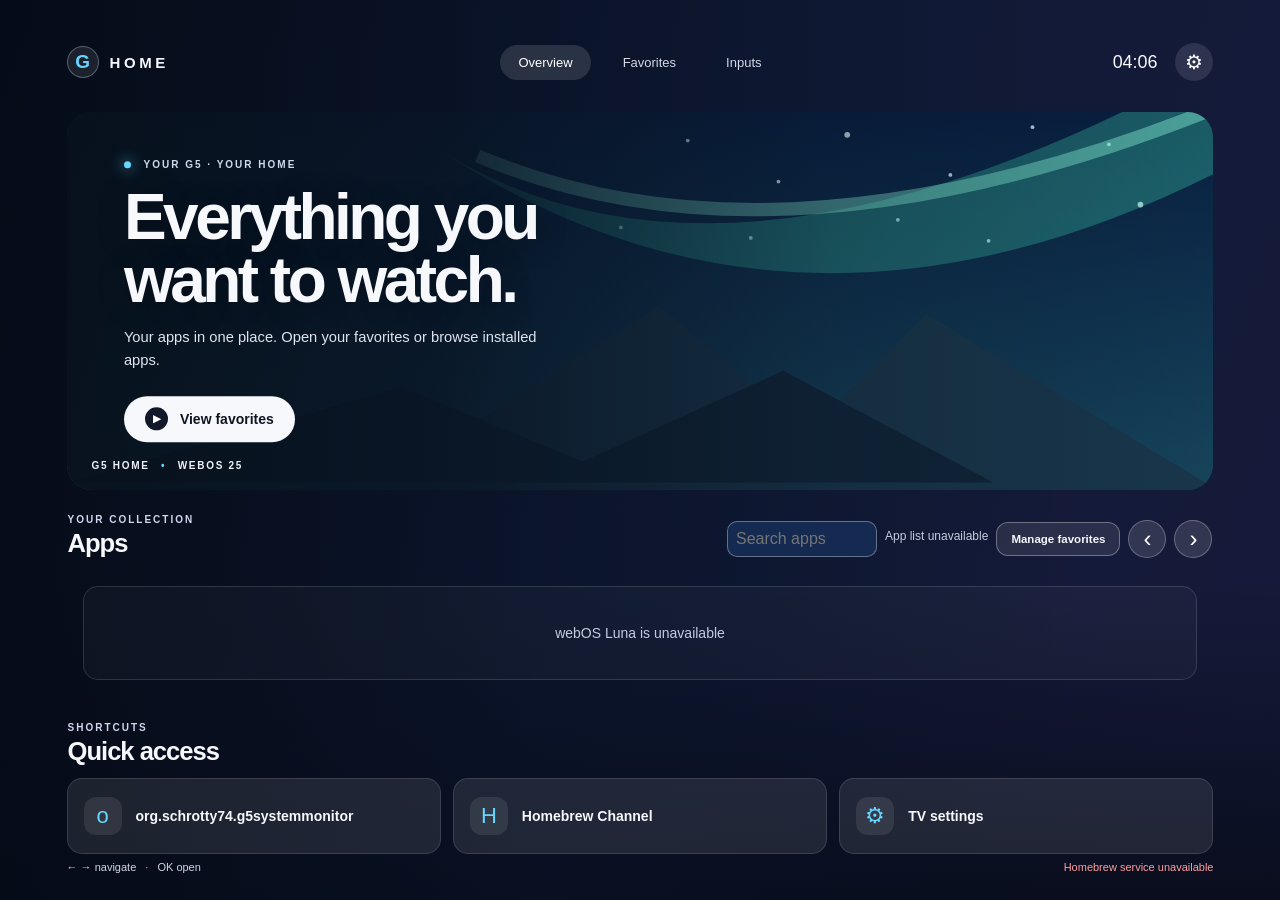
==== commit ecf36274: "Publish G5 TV Launcher 0.2.50 with autostart and IPK packaging fixes" ====
--- a/apps/g5-tv-launcher/app/index.html
+++ b/apps/g5-tv-launcher/app/index.html
@@ -10,6 +10,10 @@
 <body>
   <main id="scene" class="scene aurora">
     <div class="ambient ambient-a"></div><div class="ambient ambient-b"></div><div class="ambient ambient-c"></div>
+    <div class="season-effects" aria-hidden="true">
+      <div id="halloween-spider" class="halloween-spider"><div class="spider-thread"></div><svg class="spider-body" viewBox="0 0 48 48" xmlns="http://www.w3.org/2000/svg"><g fill="none" stroke="#161323" stroke-width="3" stroke-linecap="round"><path d="M18 20 9 13 4 7M17 24 6 22 2 18M17 28 7 32 3 37M19 31 12 38 10 44M30 20 39 13 44 7M31 24 42 22 46 18M31 28 41 32 45 37M29 31 36 38 38 44"/></g><ellipse cx="24" cy="28" rx="10" ry="12" fill="#181522"/><circle cx="24" cy="17" r="6" fill="#211b29"/><circle cx="21" cy="16" r="1.3" fill="#ffd989"/><circle cx="27" cy="16" r="1.3" fill="#ffd989"/></svg></div>
+      <div class="snow-layer"><i class="snowflake"></i><i class="snowflake"></i><i class="snowflake"></i><i class="snowflake"></i><i class="snowflake"></i><i class="snowflake"></i><i class="snowflake"></i><i class="snowflake"></i><i class="snowflake"></i><i class="snowflake"></i><i class="snowflake"></i><i class="snowflake"></i><i class="snowflake"></i><i class="snowflake"></i></div>
+    </div>
     <header class="topbar">
       <div class="brand"><span class="brand-icon">G</span><span>HOME</span></div>
       <nav class="tabs" id="tabs" aria-label="Bereiche">
@@ -37,7 +41,7 @@
         <h1>Eingänge</h1>
         <p>Wähle einen HDMI-Eingang oder öffne Live TV.</p>
       </div>
-      <div class="feature-art" aria-hidden="true"><div class="planet planet-large"></div><div class="planet planet-small"></div><div class="light-ribbon ribbon-one"></div><div class="light-ribbon ribbon-two"></div></div>
+      <div class="feature-art" aria-hidden="true"><span class="pumpkin-light"></span><span id="christmas-sleigh" class="christmas-sleigh"><span class="sleigh-art"></span></span><div class="planet planet-large"></div><div class="planet planet-small"></div><div class="light-ribbon ribbon-one"></div><div class="light-ribbon ribbon-two"></div></div>
       <div class="feature-caption">G5 HOME <span>•</span> WEBOS 25</div>
     </section>
 
@@ -76,9 +80,12 @@
   <div class="modal-backdrop" id="settings-modal" hidden>
     <section class="settings-panel" role="dialog" aria-modal="true" aria-labelledby="settings-title">
       <header class="modal-head"><div><div class="subhead">PERSONALISIEREN</div><h2 id="settings-title">Einstellungen</h2></div><button id="settings-close" class="close-button" aria-label="Schließen">×</button></header>
-      <div class="setting-group"><h3>Sprache / Language</h3><label class="setting-row"><span><b>Sprache / Language</b></span><select id="language-select"><option value="en">English</option><option value="de">Deutsch</option></select></label></div><div class="setting-group"><h3>Darstellung</h3><label class="setting-row"><span><b>Hintergrund</b><small>Wähle eine Lichtszene für deinen Startbildschirm.</small></span><select id="background-select"><option value="aurora">Polarlicht</option><option value="ocean">Ozean</option><option value="sunset">Abendrot</option><option value="forest">Wald</option><option value="midnight">Mitternacht</option></select></label>
+      <nav id="settings-tabs" class="settings-tabs" aria-label="Einstellungsbereiche"></nav><div class="settings-groups" id="settings-groups"><div class="setting-group"><h3>Sprache / Language</h3><label class="setting-row"><span><b>Sprache / Language</b></span><select id="language-select"><option value="en">English</option><option value="de">Deutsch</option></select></label></div><div class="setting-group"><h3>Darstellung</h3><label class="setting-row"><span><b>Hintergrund</b><small>Wähle eine Lichtszene für deinen Startbildschirm.</small></span><select id="background-select"><optgroup label="Standard-Themes"><option value="aurora">Polarlicht</option><option value="ocean">Ozean</option><option value="sunset">Abendrot</option><option value="forest">Wald</option><option value="midnight">Mitternacht</option></optgroup><optgroup label="Spezial-Themes"><option value="halloween">Halloween</option><option value="christmas">Weihnachten</option></optgroup></select></label>
         <label class="setting-row toggle-row"><span><b>Uhrzeit anzeigen</b><small>Uhr rechts oben einblenden.</small></span><input id="clock-toggle" type="checkbox"></label>
         <label class="setting-row toggle-row"><span><b>Wetter anzeigen</b><small>Lokale Wetteranzeige rechts oben.</small></span><input id="weather-toggle" type="checkbox"></label>
+        <label class="setting-row"><span><b>Größe der Uhrzeit</b></span><select id="clock-size"><option value="normal">Normal</option><option value="medium">Größer</option><option value="large">Sehr groß</option></select></label>
+        <label class="setting-row"><span><b>Größe des Wetters</b></span><select id="weather-size"><option value="normal">Normal</option><option value="medium">Größer</option><option value="large">Sehr groß</option></select></label>
+        <label class="setting-row"><span><b>Wetter aktualisieren</b></span><select id="weather-interval"><option value="15m">Alle 15 Minuten</option><option value="1h">Stündlich</option><option value="12h">Zweimal täglich</option><option value="24h">Täglich</option></select></label>
       </div>
       <div class="setting-group"><h3>Animationen und Hintergrund</h3>
 <label class="setting-row"><span><b>Animationen</b></span><select id="animation-mode"><option value="off">Aus</option><option value="subtle">Dezent</option></select></label>
@@ -89,8 +96,9 @@
 <label class="setting-row"><span><b>Position</b></span><select id="dock-position"><option value="center">Mitte</option><option value="lower">Weiter unten</option></select></label></div>
 <div class="setting-group"><h3>Schnellzugriff anpassen</h3><p class="setting-note">Wähle bis zu drei Apps oder Eingänge für die Übersicht.</p><div id="quick-selects"></div></div>
 <div class="setting-group"><h3>Updates</h3><button id="update-check" class="save-button">Nach Updates suchen</button><small id="update-status" class="setting-note" role="status"></small></div>
-<div class="setting-group"><h3>Wetterstandort</h3><label class="city-row"><input id="city-input" type="text" placeholder="Stadt, z. B. Wien" autocomplete="off"><button id="city-save" class="save-button">Speichern</button></label><small class="setting-note">Wetterdaten werden über Open-Meteo geladen. Standort wird nur für die Wetterabfrage verwendet.</small></div>
-      <div class="setting-group"><h3>Favoritenanzeige</h3><label class="setting-row toggle-row"><span><b>App-Namen anzeigen</b></span><input id="show-labels" type="checkbox"></label><label class="setting-row"><span><b>Symbolgröße ohne Text</b><small>Gilt für die Favoritenleiste ohne App-Namen.</small></span><select id="icon-size"><option value="small">Bisherige Größe</option><option value="medium">Größer</option><option value="large">Ganz groß</option></select></label></div><div class="setting-group"><h3>Startseite</h3><label class="setting-row"><span><b>Beim Öffnen anzeigen</b><small>Gilt auch beim erneuten Öffnen über die Home-Taste.</small></span><select id="start-view"><option value="home">Übersicht</option><option value="apps">Favoriten</option><option value="inputs">Eingänge</option></select></label></div><div class="setting-group"><h3>Home-Taste</h3><p class="setting-note">Optional über deinen bereits aktiven Magic Mapper 1.1.2. Die bisherige Home-Belegung wird gesichert; andere Tasten bleiben unverändert. Vor dem Entfernen dieses Launchers die frühere Belegung wiederherstellen. Glasshouse oder andere Home-Zuordnungen können sich gegenseitig beeinflussen.</p><div class="home-key-actions"><button id="home-key-enable" class="save-button">Diesen Launcher verwenden</button> <button id="home-key-restore" class="save-button">Vorherige Belegung wiederherstellen</button></div><small id="home-key-status" class="setting-note" role="status">Status noch nicht geprüft.</small></div><div class="setting-group"><h3>Backup und Wiederherstellen</h3><button id="backup-export" class="save-button">Backup auf TV speichern</button> <button id="backup-import" class="save-button">Backup wiederherstellen</button><small class="setting-note">Speicherort: /media/developer/g5-tv-launcher/backup.json · Eine neue Sicherung ersetzt die vorherige. Über SFTP kannst du die Datei zusätzlich auf dein Handy oder deinen Mac kopieren.</small><small class="setting-note" id="backup-status" role="status">Bereit.</small></div><div class="setting-group"><h3>Favoriten</h3><p class="setting-note">Favoriten kannst du über „Favoriten verwalten“ in der Übersicht oder „Apps hinzufügen oder entfernen“ im Reiter Favoriten ändern.</p></div>
+<div class="setting-group"><h3>Wetterstandort</h3><label class="city-row"><input id="city-input" type="text" placeholder="Stadt, z. B. Wien" autocomplete="off"><button id="city-save" class="save-button">Speichern</button></label><label class="setting-row"><span><b>Gefundener Ort</b><small>Prüfe Ort, Region und Land und wähle bei Bedarf einen anderen Treffer.</small></span><select id="weather-location"></select></label><small id="weather-location-status" class="setting-note" role="status"></small><small class="setting-note">Wetterdaten werden über Open-Meteo geladen. Standort wird nur für die Wetterabfrage verwendet.</small></div>
+      <div class="setting-group"><h3>Favoritenanzeige</h3><label class="setting-row toggle-row"><span><b>App-Namen anzeigen</b></span><input id="show-labels" type="checkbox"></label><label class="setting-row"><span><b>Symbolgröße ohne Text</b><small>Gilt für die Favoritenleiste ohne App-Namen.</small></span><select id="icon-size"><option value="small">Bisherige Größe</option><option value="medium">Größer</option><option value="large">Ganz groß</option></select></label></div><div class="setting-group"><h3>Startseite</h3><label class="setting-row"><span><b>Beim Öffnen anzeigen</b><small>Gilt auch beim erneuten Öffnen über die Home-Taste.</small></span><select id="start-view"><option value="home">Übersicht</option><option value="apps">Favoriten</option><option value="inputs">Eingänge</option></select></label></div><div class="setting-group"><h3>Autostart</h3><p class="setting-note">Öffnet diesen Launcher nach einem Neustart oder beim Aufwachen aus dem Standby. Vor dem Deinstallieren des Launchers ausschalten. Die Home-Tastenbelegung bleibt unverändert.</p><div class="home-key-actions"><button id="autostart-enable" class="save-button">Autostart einschalten</button> <button id="autostart-disable" class="save-button">Autostart ausschalten</button></div><small id="autostart-status" class="setting-note" role="status">Status noch nicht geprüft.</small></div><div class="setting-group"><h3>Home-Taste</h3><p class="setting-note">Optional über deinen bereits aktiven Magic Mapper 1.1.2. Die bisherige Home-Belegung wird gesichert; andere Tasten bleiben unverändert. Vor dem Entfernen dieses Launchers die frühere Belegung wiederherstellen. Glasshouse oder andere Home-Zuordnungen können sich gegenseitig beeinflussen.</p><div class="home-key-actions"><button id="home-key-enable" class="save-button">Diesen Launcher verwenden</button> <button id="home-key-restore" class="save-button">Vorherige Belegung wiederherstellen</button></div><small id="home-key-status" class="setting-note" role="status">Status noch nicht geprüft.</small></div><div class="setting-group"><h3>Backup und Wiederherstellen</h3><button id="backup-export" class="save-button">Backup auf TV speichern</button> <button id="backup-import" class="save-button">Backup wiederherstellen</button><small class="setting-note">Speicherort: /media/developer/g5-tv-launcher/backup.json · Eine neue Sicherung ersetzt die vorherige. Über SFTP kannst du die Datei zusätzlich auf dein Handy oder deinen Mac kopieren.</small><small class="setting-note" id="backup-status" role="status">Bereit.</small></div><div class="setting-group" id="favorites-help"><h3>Favoriten</h3><p class="setting-note">Favoriten kannst du über „Favoriten verwalten“ in der Übersicht oder „Apps hinzufügen oder entfernen“ im Reiter Favoriten ändern.</p></div>
+      </div>
       <div class="modal-footer"><span id="settings-message">Änderungen werden auf diesem Fernseher gespeichert.</span><button id="done-button" class="save-button">Fertig</button></div>
     </section>
   </div>
--- a/apps/g5-tv-launcher/app/style.css
+++ b/apps/g5-tv-launcher/app/style.css
@@ -100,3 +100,95 @@
 .scene.view-apps .favorite-showcase.gap-small,.scene.view-apps .favorite-showcase.icons-only.gap-small{gap:10px}
 .scene.view-apps .favorite-showcase.gap-medium,.scene.view-apps .favorite-showcase.icons-only.gap-medium{gap:20px}
 .scene.view-apps .favorite-showcase.gap-large,.scene.view-apps .favorite-showcase.icons-only.gap-large{gap:32px}
+
+/* Individually configurable clock and weather sizes. */
+.top-right time.display-size-medium{font-size:clamp(21px,1.8vw,30px)}
+.top-right time.display-size-large{font-size:clamp(25px,2.15vw,36px)}
+.top-right .weather.display-size-medium{font-size:clamp(16px,1.3vw,22px)}
+.top-right .weather.display-size-large{font-size:clamp(19px,1.6vw,27px)}
+.top-right .weather.display-size-medium #weather-icon{font-size:1.35em}
+.top-right .weather.display-size-large #weather-icon{font-size:1.35em}
+.top-right .weather{white-space:nowrap}.top-right #weather-icon{display:inline-block;transform-origin:center}
+.motion-subtle #weather-icon[data-weather-kind="sun"]{animation:g5-weather-sun 4s ease-in-out infinite}
+.motion-subtle #weather-icon[data-weather-kind="cloud"],.motion-subtle #weather-icon[data-weather-kind="rain"]{animation:g5-weather-cloud 3s ease-in-out infinite}
+.motion-subtle #weather-icon[data-weather-kind="snow"]{animation:g5-weather-snow 3s ease-in-out infinite}
+.motion-subtle #weather-icon[data-weather-kind="storm"]{animation:g5-weather-storm 2s ease-in-out infinite}
+@keyframes g5-weather-sun{0%,100%{transform:scale(1)}50%{transform:scale(1.2)}}
+@keyframes g5-weather-cloud{0%,100%{transform:translateY(0)}50%{transform:translateY(-4px)}}
+@keyframes g5-weather-snow{0%,100%{transform:rotate(-12deg)}50%{transform:rotate(12deg)}}
+@keyframes g5-weather-storm{0%,80%,100%{opacity:1}85%,95%{opacity:.45}}
+
+/* Make weather motion visible while keeping it tied to the Animations setting. */
+.scene.motion-subtle #weather-icon[data-weather-kind="sun"]{animation:g5-sun-spin 5s linear infinite}
+.scene.motion-subtle #weather-icon[data-weather-kind="cloud"]{animation:g5-cloud-drift 2.2s ease-in-out infinite}
+.scene.motion-subtle #weather-icon[data-weather-kind="rain"]{animation:g5-rain-bob 1.5s ease-in-out infinite}
+.scene.motion-subtle #weather-icon[data-weather-kind="snow"]{animation:g5-snow-spin 5s linear infinite}
+.scene.motion-subtle #weather-icon[data-weather-kind="storm"]{animation:g5-storm-flash 1.7s ease-in-out infinite}
+@keyframes g5-sun-spin{from{transform:rotate(0deg)}to{transform:rotate(360deg)}}
+@keyframes g5-cloud-drift{0%,100%{transform:translateX(-5px)}50%{transform:translateX(5px)}}
+@keyframes g5-rain-bob{0%,100%{transform:translateY(-4px)}50%{transform:translateY(5px)}}
+@keyframes g5-snow-spin{from{transform:rotate(0deg)}to{transform:rotate(360deg)}}
+@keyframes g5-storm-flash{0%,100%{opacity:1;transform:scale(1)}50%{opacity:.45;transform:scale(1.2)}}
+
+/* Settings sections stay visible while each selected section scrolls independently. */
+.settings-panel:not(.favorites-panel):not(.input-label-panel){display:flex;flex-direction:column;overflow:hidden;max-height:90vh}
+.settings-tabs{display:flex;flex-wrap:wrap;gap:8px;padding:6px 4px 12px;flex:none}
+.settings-tab{padding:9px 13px;border:1px solid #ffffff55;border-radius:12px;background:#ffffff18;color:#fff;font-size:13px}
+.settings-tab.active{background:#ffffff38;border-color:#ffffffa0}
+.settings-tab:focus,.settings-tab:hover{outline:2px solid #fff;outline-offset:2px}
+.settings-groups{overflow-y:auto;overscroll-behavior:contain;min-height:80px;flex:1;padding:0 4px}
+.settings-groups .setting-group[hidden]{display:none}
+.settings-panel .modal-footer{flex:none;padding-top:12px}
+
+/* Gently animate clear and partly cloudy nighttime conditions. */
+.scene.motion-subtle #weather-icon[data-weather-kind="moon"]{animation:g5-moon-glow 3s ease-in-out infinite}
+@keyframes g5-moon-glow{0%,100%{opacity:1;transform:translateY(0)}50%{opacity:.65;transform:translateY(-5px)}}
+
+#weather-icon svg{display:block;width:1.5em;height:1.5em;overflow:visible}
+.scene.motion-subtle #weather-icon[data-weather-kind="rain"] .rain-drops{animation:g5-raindrops 1s ease-in-out infinite}
+@keyframes g5-raindrops{0%,100%{opacity:.65;transform:translateY(-2px)}50%{opacity:1;transform:translateY(2px)}}
+
+#weather-location{max-width:300px;width:55%;min-width:0}
+
+/* Halloween: warm moonlight and a darker, purple autumn palette. */
+.scene.halloween{--accent:#ffbf7a;--glow:#bd4e68}
+.scene.halloween:before{background:linear-gradient(120deg,#130b25,#3a1743 48%,#704044)}
+.scene.halloween .feature-art{background-image:url('scenes/halloween.svg')}
+
+.scene.christmas{--accent:#a7e5f8;--glow:#5399bd}
+.scene.christmas:before{background:linear-gradient(120deg,#071629,#153757 48%,#285770)}
+.scene.christmas .feature-art{background-image:url('scenes/christmas.svg')}
+
+/* Decorative seasonal effects do not intercept the remote pointer. */
+.season-effects{position:absolute;inset:0;z-index:3;overflow:hidden;pointer-events:none}
+.halloween-spider{position:absolute;left:50%;top:-210px;width:48px;height:258px;display:none;will-change:transform}
+.spider-thread{height:210px;width:1px;margin:0 auto;background:#e5d5dc}
+.spider-body{width:48px;height:48px;display:block;filter:drop-shadow(0 1px 2px #fff8)}
+.scene.halloween.motion-subtle .halloween-spider.spider-active{display:block;animation:g5-spider-drop 8s ease-in-out both}
+@keyframes g5-spider-drop{0%{transform:translateY(0)}38%{transform:translateY(210px)}62%{transform:translateY(210px)}100%{transform:translateY(0)}}
+.snow-layer{position:absolute;inset:0;display:none;overflow:hidden}
+.scene.christmas.motion-subtle .snow-layer{display:block}
+.snowflake{position:absolute;top:-18px;width:6px;height:6px;border-radius:50%;background:#fff;opacity:.8;animation:g5-snow-fall 14s linear infinite}
+.snowflake:nth-child(3n){width:4px;height:4px;opacity:.6;animation-duration:19s}.snowflake:nth-child(4n){width:8px;height:8px;opacity:.75;animation-duration:17s}
+.snowflake:nth-child(1){left:4%;animation-delay:-2s}.snowflake:nth-child(2){left:11%;animation-delay:-10s}.snowflake:nth-child(3){left:18%;animation-delay:-5s}.snowflake:nth-child(4){left:25%;animation-delay:-14s}.snowflake:nth-child(5){left:32%;animation-delay:-7s}.snowflake:nth-child(6){left:39%;animation-delay:-16s}.snowflake:nth-child(7){left:46%;animation-delay:-3s}.snowflake:nth-child(8){left:53%;animation-delay:-12s}.snowflake:nth-child(9){left:60%;animation-delay:-8s}.snowflake:nth-child(10){left:67%;animation-delay:-1s}.snowflake:nth-child(11){left:74%;animation-delay:-15s}.snowflake:nth-child(12){left:81%;animation-delay:-6s}.snowflake:nth-child(13){left:88%;animation-delay:-11s}.snowflake:nth-child(14){left:95%;animation-delay:-4s}
+@keyframes g5-snow-fall{0%{transform:translate3d(0,-20px,0)}50%{transform:translate3d(22px,50vh,0)}100%{transform:translate3d(-12px,105vh,0)}}
+
+/* Windows share the illustration's viewBox, keeping them aligned at every screen size. */
+.scene.halloween .feature-art:before{content:"";position:absolute;inset:0;background-image:url('scenes/halloween-windows.svg');background-position:center;background-size:cover;background-repeat:no-repeat;opacity:.8;pointer-events:none}
+.scene.halloween.motion-subtle .feature-art:before{animation:g5-window-flicker 4s linear infinite}
+@keyframes g5-window-flicker{0%,29%,36%,58%,65%,100%{opacity:.85}31%,34%,60%,63%{opacity:.23}32%,62%{opacity:.68}}
+
+/* Pumpkin face remains lit when animation is disabled. */
+.pumpkin-light{display:none;position:absolute;inset:0;pointer-events:none;background-image:url('scenes/halloween-pumpkin-light.svg');background-position:center;background-size:cover;background-repeat:no-repeat;opacity:.95}
+.scene.halloween .pumpkin-light{display:block}
+.scene.halloween.motion-subtle .pumpkin-light{animation:g5-pumpkin-flicker 3.6s linear infinite}
+@keyframes g5-pumpkin-flicker{0%,18%,25%,48%,55%,100%{opacity:.95}20%,23%,50%,53%{opacity:.22}21%,52%{opacity:.7}}
+
+/* Sleigh flies across the illustration behind the foreground text. */
+.christmas-sleigh{display:none;position:absolute;top:17%;left:0;width:clamp(170px,22vw,320px);aspect-ratio:420/125;pointer-events:none;z-index:0;will-change:transform}
+.sleigh-art{display:block;width:100%;height:100%;background:url('scenes/christmas-sleigh.svg') center / contain no-repeat}
+.scene.christmas.motion-subtle .christmas-sleigh.sleigh-right{display:block;animation:g5-sleigh-right 12s linear both}
+.scene.christmas.motion-subtle .christmas-sleigh.sleigh-left{display:block;animation:g5-sleigh-left 12s linear both}
+.christmas-sleigh.sleigh-left .sleigh-art{transform:scaleX(-1)}
+@keyframes g5-sleigh-right{from{left:0;transform:translateX(-100%)}to{left:100%;transform:translateX(0)}}
+@keyframes g5-sleigh-left{from{left:100%;transform:translateX(0)}to{left:0;transform:translateX(-100%)}}
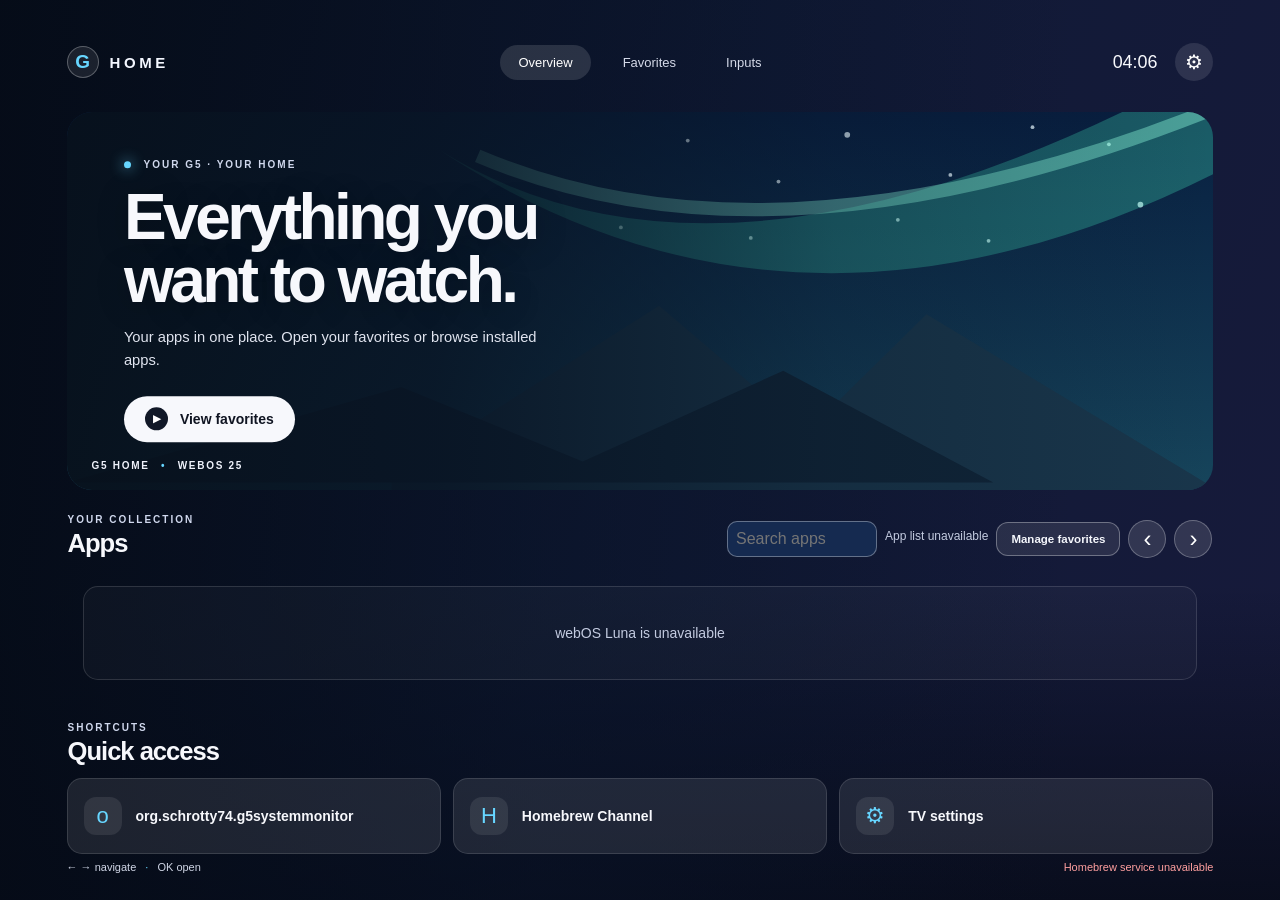
==== commit 4270507b: "Save G5 launcher Direct Home and weather development snapshot" ====
--- a/apps/g5-tv-launcher/app/index.html
+++ b/apps/g5-tv-launcher/app/index.html
@@ -85,6 +85,9 @@
         <label class="setting-row toggle-row"><span><b>Wetter anzeigen</b><small>Lokale Wetteranzeige rechts oben.</small></span><input id="weather-toggle" type="checkbox"></label>
         <label class="setting-row"><span><b>Größe der Uhrzeit</b></span><select id="clock-size"><option value="normal">Normal</option><option value="medium">Größer</option><option value="large">Sehr groß</option></select></label>
         <label class="setting-row"><span><b>Größe des Wetters</b></span><select id="weather-size"><option value="normal">Normal</option><option value="medium">Größer</option><option value="large">Sehr groß</option></select></label>
+        <label class="setting-row"><span><b>Wetterdienst</b><small>GeoSphere Austria über Open-Meteo.</small></span><select id="weather-provider"><option value="openmeteo">Open-Meteo</option><option value="geosphere">GeoSphere Austria</option></select></label>
+        <label class="setting-row"><span><b>Wettersymbole</b></span><select id="weather-icon-set"><option value="meteocons">Meteocons</option><option value="makin">Makin’ Things</option></select></label>
+        <label class="setting-row toggle-row"><span><b>Wettersymbole animieren</b><small>Gilt für das ausgewählte Symbol-Set.</small></span><input id="weather-icon-animation" type="checkbox"></label>
         <label class="setting-row"><span><b>Wetter aktualisieren</b></span><select id="weather-interval"><option value="15m">Alle 15 Minuten</option><option value="1h">Stündlich</option><option value="12h">Zweimal täglich</option><option value="24h">Täglich</option></select></label>
       </div>
       <div class="setting-group"><h3>Animationen und Hintergrund</h3>
@@ -96,8 +99,8 @@
 <label class="setting-row"><span><b>Position</b></span><select id="dock-position"><option value="center">Mitte</option><option value="lower">Weiter unten</option></select></label></div>
 <div class="setting-group"><h3>Schnellzugriff anpassen</h3><p class="setting-note">Wähle bis zu drei Apps oder Eingänge für die Übersicht.</p><div id="quick-selects"></div></div>
 <div class="setting-group"><h3>Updates</h3><button id="update-check" class="save-button">Nach Updates suchen</button><small id="update-status" class="setting-note" role="status"></small></div>
-<div class="setting-group"><h3>Wetterstandort</h3><label class="city-row"><input id="city-input" type="text" placeholder="Stadt, z. B. Wien" autocomplete="off"><button id="city-save" class="save-button">Speichern</button></label><label class="setting-row"><span><b>Gefundener Ort</b><small>Prüfe Ort, Region und Land und wähle bei Bedarf einen anderen Treffer.</small></span><select id="weather-location"></select></label><small id="weather-location-status" class="setting-note" role="status"></small><small class="setting-note">Wetterdaten werden über Open-Meteo geladen. Standort wird nur für die Wetterabfrage verwendet.</small></div>
-      <div class="setting-group"><h3>Favoritenanzeige</h3><label class="setting-row toggle-row"><span><b>App-Namen anzeigen</b></span><input id="show-labels" type="checkbox"></label><label class="setting-row"><span><b>Symbolgröße ohne Text</b><small>Gilt für die Favoritenleiste ohne App-Namen.</small></span><select id="icon-size"><option value="small">Bisherige Größe</option><option value="medium">Größer</option><option value="large">Ganz groß</option></select></label></div><div class="setting-group"><h3>Startseite</h3><label class="setting-row"><span><b>Beim Öffnen anzeigen</b><small>Gilt auch beim erneuten Öffnen über die Home-Taste.</small></span><select id="start-view"><option value="home">Übersicht</option><option value="apps">Favoriten</option><option value="inputs">Eingänge</option></select></label></div><div class="setting-group"><h3>Autostart</h3><p class="setting-note">Öffnet diesen Launcher nach einem Neustart oder beim Aufwachen aus dem Standby. Vor dem Deinstallieren des Launchers ausschalten. Die Home-Tastenbelegung bleibt unverändert.</p><div class="home-key-actions"><button id="autostart-enable" class="save-button">Autostart einschalten</button> <button id="autostart-disable" class="save-button">Autostart ausschalten</button></div><small id="autostart-status" class="setting-note" role="status">Status noch nicht geprüft.</small></div><div class="setting-group"><h3>Home-Taste</h3><p class="setting-note">Optional über deinen bereits aktiven Magic Mapper 1.1.2. Die bisherige Home-Belegung wird gesichert; andere Tasten bleiben unverändert. Vor dem Entfernen dieses Launchers die frühere Belegung wiederherstellen. Glasshouse oder andere Home-Zuordnungen können sich gegenseitig beeinflussen.</p><div class="home-key-actions"><button id="home-key-enable" class="save-button">Diesen Launcher verwenden</button> <button id="home-key-restore" class="save-button">Vorherige Belegung wiederherstellen</button></div><small id="home-key-status" class="setting-note" role="status">Status noch nicht geprüft.</small></div><div class="setting-group"><h3>Backup und Wiederherstellen</h3><button id="backup-export" class="save-button">Backup auf TV speichern</button> <button id="backup-import" class="save-button">Backup wiederherstellen</button><small class="setting-note">Speicherort: /media/developer/g5-tv-launcher/backup.json · Eine neue Sicherung ersetzt die vorherige. Über SFTP kannst du die Datei zusätzlich auf dein Handy oder deinen Mac kopieren.</small><small class="setting-note" id="backup-status" role="status">Bereit.</small></div><div class="setting-group" id="favorites-help"><h3>Favoriten</h3><p class="setting-note">Favoriten kannst du über „Favoriten verwalten“ in der Übersicht oder „Apps hinzufügen oder entfernen“ im Reiter Favoriten ändern.</p></div>
+<div class="setting-group"><h3>Wetterstandort</h3><label class="city-row"><input id="city-input" type="text" placeholder="Stadt, z. B. Wien" autocomplete="off"><button id="city-save" class="save-button">Speichern</button></label><label class="setting-row"><span><b>Gefundener Ort</b><small>Prüfe Ort, Region und Land und wähle bei Bedarf einen anderen Treffer.</small></span><select id="weather-location"></select></label><small id="weather-location-status" class="setting-note" role="status"></small><small class="setting-note">Standortsuche und Wetterdaten über Open-Meteo; GeoSphere Austria liefert bei Auswahl Modelldaten.</small></div>
+      <div class="setting-group"><h3>Favoritenanzeige</h3><label class="setting-row toggle-row"><span><b>App-Namen anzeigen</b></span><input id="show-labels" type="checkbox"></label><label class="setting-row"><span><b>Symbolgröße ohne Text</b><small>Gilt für die Favoritenleiste ohne App-Namen.</small></span><select id="icon-size"><option value="small">Bisherige Größe</option><option value="medium">Größer</option><option value="large">Ganz groß</option></select></label></div><div class="setting-group"><h3>Startseite</h3><label class="setting-row"><span><b>Beim Öffnen anzeigen</b><small>Gilt auch beim erneuten Öffnen über die Home-Taste.</small></span><select id="start-view"><option value="home">Übersicht</option><option value="apps">Favoriten</option><option value="inputs">Eingänge</option></select></label></div><div class="setting-group"><h3>TV-Homescreen</h3><label class="setting-row"><span><b>Home-Methode</b><small>Direkte Übernahme benötigt keinen Magic Mapper. Vor der Deinstallation LG Home wiederherstellen.</small></span><select id="home-method"><option value="lg">LG Home</option><option value="legacy">Bisherige Methode</option><option value="direct">Direkte Home-Übernahme</option></select></label><p class="setting-note">Die bisherige Methode bleibt als Rückfalllösung erhalten. Falls Glasshouse Home aktiviert ist, schalte es vor dem Methodenwechsel aus.</p><div class="home-key-actions"><button id="home-method-apply" class="save-button">Methode anwenden</button> <button id="home-method-refresh" class="save-button">Status prüfen</button> <button id="home-method-recover" class="save-button">LG Home wiederherstellen</button></div><small id="home-method-status" class="setting-note" role="status">Status wird geprüft …</small></div><div class="setting-group"><h3>Autostart</h3><p class="setting-note">Dieser Autostart kann bei LG Home und bei der Legacy-Methode verwendet werden. Bei direkter Home-Übernahme bleibt er ausgeschaltet und wird beim Wechsel automatisch deaktiviert.</p><p class="setting-note">Öffnet diesen Launcher nach einem Neustart oder beim Aufwachen aus dem Standby. Vor dem Deinstallieren des Launchers ausschalten. Die Home-Tastenbelegung bleibt unverändert.</p><div class="home-key-actions"><button id="autostart-enable" class="save-button">Autostart einschalten</button> <button id="autostart-disable" class="save-button">Autostart ausschalten</button></div><small id="autostart-status" class="setting-note" role="status">Status noch nicht geprüft.</small></div><div class="setting-group"><h3>Home-Taste</h3><p class="setting-note">Mit Magic Mapper öffnet die Home-Taste diesen Launcher. Das funktioniert auch bei LG Home und ist Teil der Legacy-Methode. Bei direkter Home-Übernahme ist diese Belegung nicht erforderlich.</p><p class="setting-note">Optional über deinen bereits aktiven Magic Mapper 1.1.2. Die bisherige Home-Belegung wird gesichert; andere Tasten bleiben unverändert. Vor dem Entfernen dieses Launchers die frühere Belegung wiederherstellen. Glasshouse oder andere Home-Zuordnungen können sich gegenseitig beeinflussen.</p><div class="home-key-actions"><button id="home-key-enable" class="save-button">Diesen Launcher verwenden</button> <button id="home-key-restore" class="save-button">Vorherige Belegung wiederherstellen</button></div><small id="home-key-status" class="setting-note" role="status">Status noch nicht geprüft.</small></div><div class="setting-group"><h3>Backup und Wiederherstellen</h3><button id="backup-export" class="save-button">Backup auf TV speichern</button> <button id="backup-import" class="save-button">Backup wiederherstellen</button><small class="setting-note">Speicherort: /media/developer/g5-tv-launcher/backup.json · Eine neue Sicherung ersetzt die vorherige. Über SFTP kannst du die Datei zusätzlich auf dein Handy oder deinen Mac kopieren.</small><small class="setting-note" id="backup-status" role="status">Bereit.</small></div><div class="setting-group" id="favorites-help"><h3>Favoriten</h3><p class="setting-note">Favoriten kannst du über „Favoriten verwalten“ in der Übersicht oder „Apps hinzufügen oder entfernen“ im Reiter Favoriten ändern.</p></div>
       </div>
       <div class="modal-footer"><span id="settings-message">Änderungen werden auf diesem Fernseher gespeichert.</span><button id="done-button" class="save-button">Fertig</button></div>
     </section>
@@ -123,6 +126,8 @@
     </section>
   </div>
   <script src="i18n.js"></script>
+  <script src="home_bridge.js"></script>
+  <script src="home_mode.js"></script>
   <script src="script.js"></script>
 </body>
 </html>
--- a/apps/g5-tv-launcher/app/style.css
+++ b/apps/g5-tv-launcher/app/style.css
@@ -192,3 +192,5 @@
 .christmas-sleigh.sleigh-left .sleigh-art{transform:scaleX(-1)}
 @keyframes g5-sleigh-right{from{left:0;transform:translateX(-100%)}to{left:100%;transform:translateX(0)}}
 @keyframes g5-sleigh-left{from{left:100%;transform:translateX(0)}to{left:0;transform:translateX(-100%)}}
+
+#weather-icon img{display:block;width:1.8em;height:1.8em;object-fit:contain}
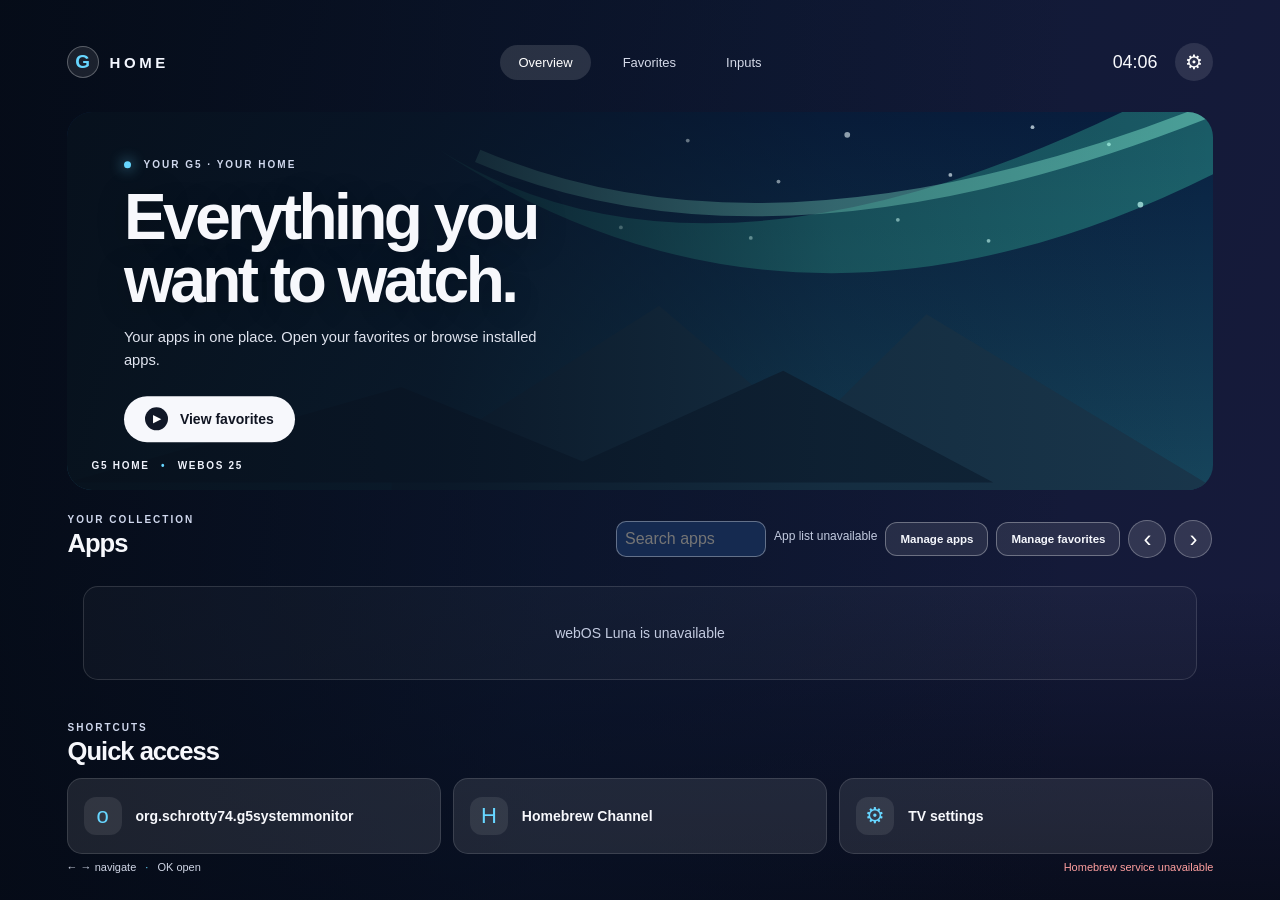
==== commit c83ce15a: "Release G5 TV Launcher 0.2.70" ====
--- a/apps/g5-tv-launcher/app/index.html
+++ b/apps/g5-tv-launcher/app/index.html
@@ -46,7 +46,7 @@
     </section>
 
     <section class="apps-area" id="apps">
-      <div class="section-title"><div><div class="subhead">DEINE SAMMLUNG</div><h2>Apps</h2></div><div class="app-tools"><input id="app-search" class="app-search" type="search" placeholder="Apps suchen" aria-label="Apps suchen"><div id="app-status" class="app-status">Apps werden geladen …</div><button id="favorites-manage-overview" class="manage-favorites-button">Favoriten verwalten</button><button id="apps-left" class="rail-button" aria-label="App-Leiste nach links">‹</button><button id="apps-right" class="rail-button" aria-label="App-Leiste nach rechts">›</button></div></div>
+      <div class="section-title"><div><div class="subhead">DEINE SAMMLUNG</div><h2>Apps</h2></div><div class="app-tools"><input id="app-search" class="app-search" type="search" placeholder="Apps suchen" aria-label="Apps suchen"><div id="app-status" class="app-status">Apps werden geladen …</div><button id="app-manager-open" class="manage-favorites-button">Apps verwalten</button><button id="favorites-manage-overview" class="manage-favorites-button">Favoriten verwalten</button><button id="apps-left" class="rail-button" aria-label="App-Leiste nach links">‹</button><button id="apps-right" class="rail-button" aria-label="App-Leiste nach rechts">›</button></div></div>
       <div class="app-strip" id="app-strip" tabindex="0" aria-label="Installierte Apps"><div class="empty-state">Verbinde mit dem Homebrew-Dienst …</div></div>
       <div class="favorites-heading"><div><div class="subhead">DEINE AUSWAHL</div><h2>Favoriten</h2></div><button id="favorites-manage" class="manage-favorites-button">＋ Apps hinzufügen oder entfernen</button></div>
       <div class="favorite-showcase" id="favorite-showcase" aria-label="Favoriten"></div>
@@ -80,9 +80,10 @@
   <div class="modal-backdrop" id="settings-modal" hidden>
     <section class="settings-panel" role="dialog" aria-modal="true" aria-labelledby="settings-title">
       <header class="modal-head"><div><div class="subhead">PERSONALISIEREN</div><h2 id="settings-title">Einstellungen</h2></div><button id="settings-close" class="close-button" aria-label="Schließen">×</button></header>
-      <nav id="settings-tabs" class="settings-tabs" aria-label="Einstellungsbereiche"></nav><div class="settings-groups" id="settings-groups"><div class="setting-group"><h3>Sprache / Language</h3><label class="setting-row"><span><b>Sprache / Language</b></span><select id="language-select"><option value="en">English</option><option value="de">Deutsch</option></select></label></div><div class="setting-group"><h3>Darstellung</h3><label class="setting-row"><span><b>Hintergrund</b><small>Wähle eine Lichtszene für deinen Startbildschirm.</small></span><select id="background-select"><optgroup label="Standard-Themes"><option value="aurora">Polarlicht</option><option value="ocean">Ozean</option><option value="sunset">Abendrot</option><option value="forest">Wald</option><option value="midnight">Mitternacht</option></optgroup><optgroup label="Spezial-Themes"><option value="halloween">Halloween</option><option value="christmas">Weihnachten</option></optgroup></select></label>
+      <nav id="settings-tabs" class="settings-tabs" aria-label="Einstellungsbereiche"></nav><div class="settings-groups" id="settings-groups"><div class="setting-group"><h3>Sprache / Language</h3><label class="setting-row"><span><b>Sprache / Language</b></span><select id="language-select"><option value="en">English</option><option value="de">Deutsch</option></select></label></div><div class="setting-group"><h3>Darstellung</h3><label class="setting-row"><span><b>Theme-Kategorie</b></span><select id="background-category"><option value="standard">Standard-Themes</option><option value="special">Spezial-Themes</option><option value="custom">Importierte Themes</option></select></label><label class="setting-row"><span><b>Hintergrund</b><small>Wähle eine Lichtszene für deinen Startbildschirm.</small></span><select id="background-select"></select></label>
         <label class="setting-row toggle-row"><span><b>Uhrzeit anzeigen</b><small>Uhr rechts oben einblenden.</small></span><input id="clock-toggle" type="checkbox"></label>
         <label class="setting-row toggle-row"><span><b>Wetter anzeigen</b><small>Lokale Wetteranzeige rechts oben.</small></span><input id="weather-toggle" type="checkbox"></label>
+        <label class="setting-row"><span><b>Uhranzeige</b></span><select id="clock-style"><option value="digital">Digital</option><option value="analog">Analog</option></select></label>
         <label class="setting-row"><span><b>Größe der Uhrzeit</b></span><select id="clock-size"><option value="normal">Normal</option><option value="medium">Größer</option><option value="large">Sehr groß</option></select></label>
         <label class="setting-row"><span><b>Größe des Wetters</b></span><select id="weather-size"><option value="normal">Normal</option><option value="medium">Größer</option><option value="large">Sehr groß</option></select></label>
         <label class="setting-row"><span><b>Wetterdienst</b><small>GeoSphere Austria über Open-Meteo.</small></span><select id="weather-provider"><option value="openmeteo">Open-Meteo</option><option value="geosphere">GeoSphere Austria</option></select></label>
@@ -97,6 +98,7 @@
 <label class="setting-row"><span><b>Abstand</b></span><select id="dock-gap"><option value="small">Klein</option><option value="medium">Mittel</option><option value="large">Groß</option></select></label>
 <label class="setting-row"><span><b>Transparenz</b></span><select id="dock-opacity"><option value="normal">Normal</option><option value="clear">Stärker</option><option value="solid">Weniger</option></select></label>
 <label class="setting-row"><span><b>Position</b></span><select id="dock-position"><option value="center">Mitte</option><option value="lower">Weiter unten</option></select></label></div>
+<div class="setting-group"><h3>Eigene Themes</h3><p class="setting-note">Theme-JSON einfügen und installieren. Höchstens drei eigene Themes.</p><label class="setting-row"><span><b>Theme-Datei in /tmp</b></span><select id="theme-file"></select></label><div><button id="theme-refresh" class="save-button">Dateien suchen</button> <button id="theme-import" class="save-button">Datei importieren</button></div><textarea id="theme-json" rows="4" aria-label="Theme JSON"></textarea><div><button id="theme-install" class="save-button">Theme installieren</button> <button id="theme-remove" class="save-button">Gewähltes Theme entfernen</button></div><small id="theme-status" class="setting-note" role="status"></small></div>
 <div class="setting-group"><h3>Schnellzugriff anpassen</h3><p class="setting-note">Wähle bis zu drei Apps oder Eingänge für die Übersicht.</p><div id="quick-selects"></div></div>
 <div class="setting-group"><h3>Updates</h3><button id="update-check" class="save-button">Nach Updates suchen</button><small id="update-status" class="setting-note" role="status"></small></div>
 <div class="setting-group"><h3>Wetterstandort</h3><label class="city-row"><input id="city-input" type="text" placeholder="Stadt, z. B. Wien" autocomplete="off"><button id="city-save" class="save-button">Speichern</button></label><label class="setting-row"><span><b>Gefundener Ort</b><small>Prüfe Ort, Region und Land und wähle bei Bedarf einen anderen Treffer.</small></span><select id="weather-location"></select></label><small id="weather-location-status" class="setting-note" role="status"></small><small class="setting-note">Standortsuche und Wetterdaten über Open-Meteo; GeoSphere Austria liefert bei Auswahl Modelldaten.</small></div>
@@ -105,6 +107,7 @@
       <div class="modal-footer"><span id="settings-message">Änderungen werden auf diesem Fernseher gespeichert.</span><button id="done-button" class="save-button">Fertig</button></div>
     </section>
   </div>
+  <div class="modal-backdrop" id="app-manager-modal" hidden><section class="settings-panel favorites-panel" role="dialog" aria-modal="true" aria-labelledby="app-manager-title"><header class="modal-head"><h2 id="app-manager-title">Apps verwalten</h2><button id="app-manager-close" class="close-button" aria-label="Schließen">×</button></header><div id="app-manager-list" class="favorite-list"></div><div class="modal-footer"><button id="app-manager-done" class="save-button">Fertig</button></div></section></div>
   <div class="modal-backdrop" id="favorites-modal" hidden>
     <section class="settings-panel favorites-panel" role="dialog" aria-modal="true" aria-labelledby="favorites-title">
       <header class="modal-head"><div><div class="subhead">FAVORITEN VERWALTEN</div><h2 id="favorites-title">Apps auswählen</h2></div><button id="favorites-close" class="close-button" aria-label="Schließen">×</button></header>
--- a/apps/g5-tv-launcher/app/style.css
+++ b/apps/g5-tv-launcher/app/style.css
@@ -194,3 +194,9 @@
 @keyframes g5-sleigh-left{from{left:100%;transform:translateX(0)}to{left:0;transform:translateX(-100%)}}
 
 #weather-icon img{display:block;width:1.8em;height:1.8em;object-fit:contain}
+
+.analog-clock{display:block;width:2.2em;height:2.2em}
+
+.scene.custom-theme:before{background:var(--theme-background)}
+.scene.custom-theme .feature-art{background-image:var(--theme-image);background-size:cover;background-position:center}
+#theme-json{display:block;width:100%;min-height:90px;color:#fff;background:#161e32;border:1px solid #8893a8;border-radius:8px;padding:10px}
